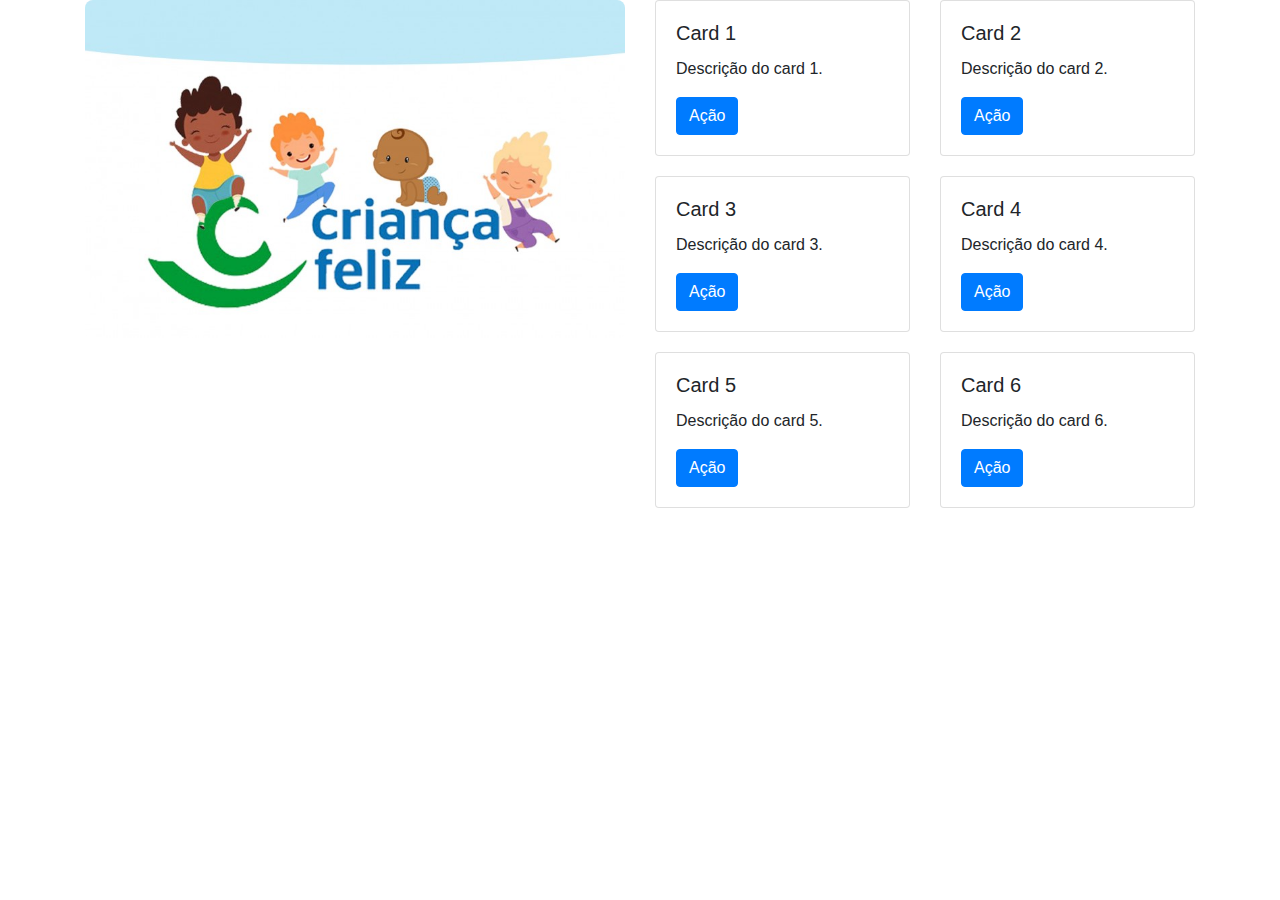
==== teste/index.html @ 6a66c656 "add dir teste" ====
<!DOCTYPE html>
<html lang="pt-BR">
<head>
    <meta charset="UTF-8">
    <meta name="viewport" content="width=device-width, initial-scale=1.0">
    <link href="https://stackpath.bootstrapcdn.com/bootstrap/4.5.2/css/bootstrap.min.css" rel="stylesheet">
    <title>Cards com Imagem Grande</title>
    <style>
        .custom-img {
            width: 100%; /* A imagem ocupa 100% da largura da coluna */
            height: auto; /* Mantém a proporção da imagem */
            border-radius: 8px; /* Arredonda as bordas da imagem */
        }
        
        .custom-card {
            margin-bottom: 20px; /* Espaçamento entre os cards */
        }
    </style>
</head>
<body>
    <div class="container">
        <div class="row">
            <div class="col-md-6"> <!-- Ajustado para ocupar 50% -->
                <img src="criança feliz.jpg" alt="Imagem Grande" class="custom-img">
            </div>
            <div class="col-md-6"> <!-- O restante da largura -->
                <div class="row">
                    <div class="col-md-6">
                        <div class="card custom-card">
                            <div class="card-body">
                                <h5 class="card-title">Card 1</h5>
                                <p class="card-text">Descrição do card 1.</p>
                                <a href="#" class="btn btn-primary">Ação</a>
                            </div>
                        </div>
                    </div>
                    <div class="col-md-6">
                        <div class="card custom-card">
                            <div class="card-body">
                                <h5 class="card-title">Card 2</h5>
                                <p class="card-text">Descrição do card 2.</p>
                                <a href="#" class="btn btn-primary">Ação</a>
                            </div>
                        </div>
                    </div>
                    <div class="col-md-6">
                        <div class="card custom-card">
                            <div class="card-body">
                                <h5 class="card-title">Card 3</h5>
                                <p class="card-text">Descrição do card 3.</p>
                                <a href="#" class="btn btn-primary">Ação</a>
                            </div>
                        </div>
                    </div>
                    <div class="col-md-6">
                        <div class="card custom-card">
                            <div class="card-body">
                                <h5 class="card-title">Card 4</h5>
                                <p class="card-text">Descrição do card 4.</p>
                                <a href="#" class="btn btn-primary">Ação</a>
                            </div>
                        </div>
                    </div>
                    <div class="col-md-6">
                        <div class="card custom-card">
                            <div class="card-body">
                                <h5 class="card-title">Card 5</h5>
                                <p class="card-text">Descrição do card 5.</p>
                                <a href="#" class="btn btn-primary">Ação</a>
                            </div>
                        </div>
                    </div>
                    <div class="col-md-6">
                        <div class="card custom-card">
                            <div class="card-body">
                                <h5 class="card-title">Card 6</h5>
                                <p class="card-text">Descrição do card 6.</p>
                                <a href="#" class="btn btn-primary">Ação</a>
                            </div>
                        </div>
                    </div>
                </div>
            </div>
        </div>
    </div>

    <script src="https://code.jquery.com/jquery-3.5.1.slim.min.js"></script>
    <script src="https://cdn.jsdelivr.net/npm/@popperjs/core@2.9.3/dist/umd/popper.min.js"></script>
    <script src="https://stackpath.bootstrapcdn.com/bootstrap/4.5.2/js/bootstrap.min.js"></script>
</body>
</html>
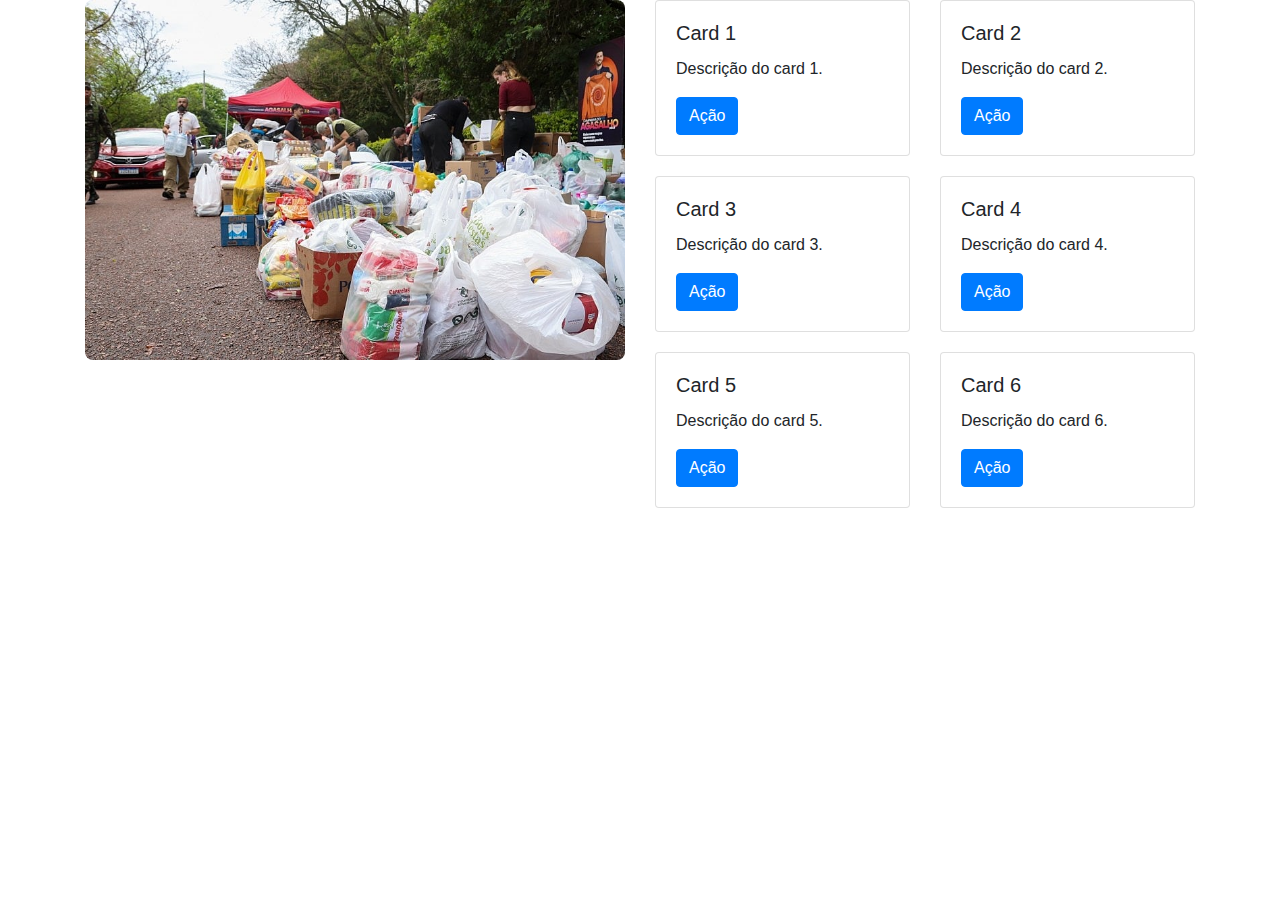
==== commit 79c7b7ef: "add adjust in cards home" ====
--- a/teste/index.html
+++ b/teste/index.html
@@ -21,7 +21,7 @@
     <div class="container">
         <div class="row">
             <div class="col-md-6"> <!-- Ajustado para ocupar 50% -->
-                <img src="criança feliz.jpg" alt="Imagem Grande" class="custom-img">
+                <img src="image_processing20230908-29939-1sz4mb3.jpeg" alt="Imagem Grande" class="custom-img">
             </div>
             <div class="col-md-6"> <!-- O restante da largura -->
                 <div class="row">
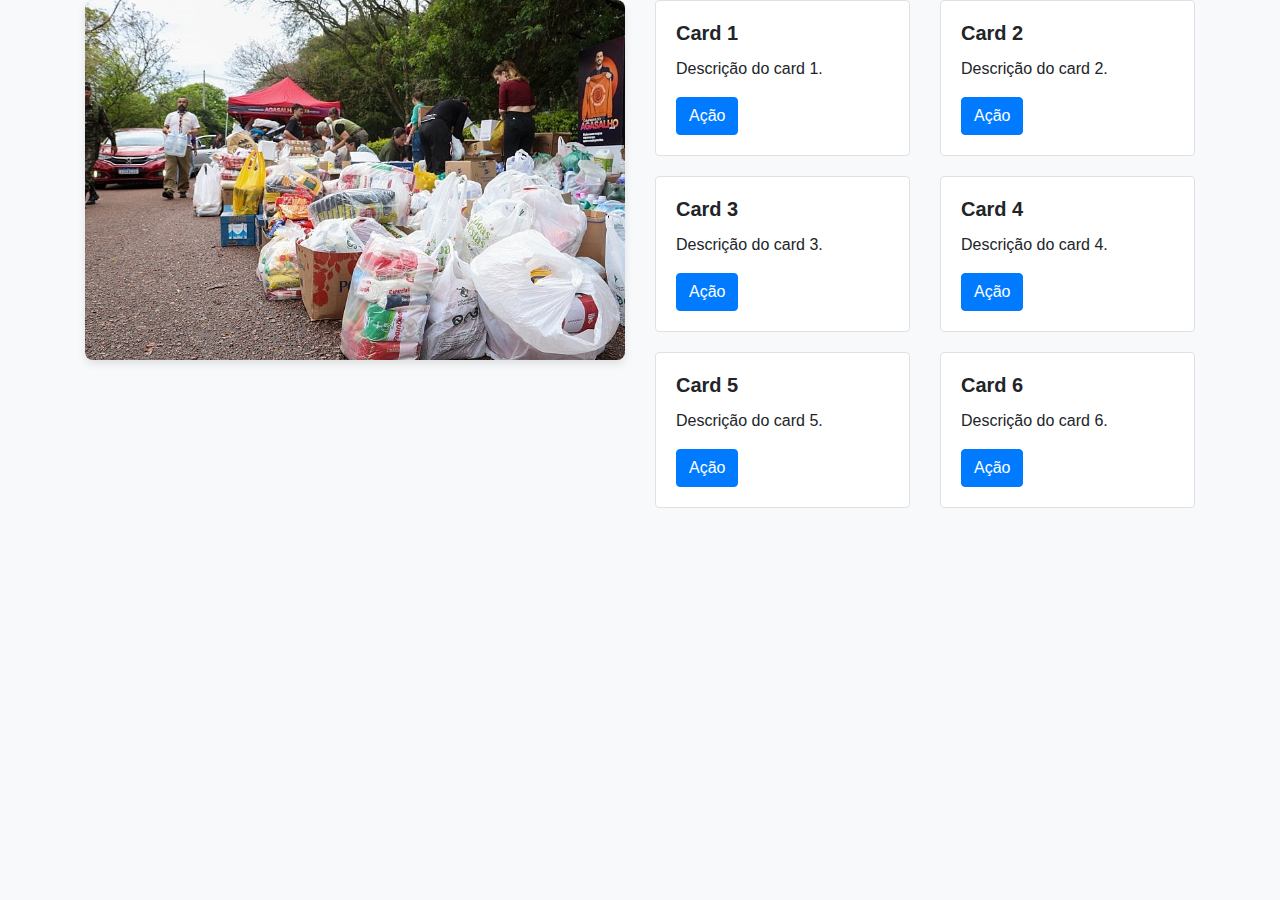
==== commit a6ffec5c: "add changes in index" ====
--- a/teste/index.html
+++ b/teste/index.html
@@ -1,91 +1,126 @@
 <!DOCTYPE html>
 <html lang="pt-BR">
-<head>
-    <meta charset="UTF-8">
-    <meta name="viewport" content="width=device-width, initial-scale=1.0">
-    <link href="https://stackpath.bootstrapcdn.com/bootstrap/4.5.2/css/bootstrap.min.css" rel="stylesheet">
+  <head>
+    <meta charset="UTF-8" />
+    <meta name="viewport" content="width=device-width, initial-scale=1.0" />
+    <link
+      href="https://stackpath.bootstrapcdn.com/bootstrap/4.5.2/css/bootstrap.min.css"
+      rel="stylesheet"
+    />
     <title>Cards com Imagem Grande</title>
     <style>
-        .custom-img {
-            width: 100%; /* A imagem ocupa 100% da largura da coluna */
-            height: auto; /* Mantém a proporção da imagem */
-            border-radius: 8px; /* Arredonda as bordas da imagem */
-        }
-        
-        .custom-card {
-            margin-bottom: 20px; /* Espaçamento entre os cards */
-        }
+      body {
+        background-color: #f8f9fa; /* Cor de fundo suave */
+      }
+
+      .custom-img {
+        width: 100%; /* A imagem ocupa 100% da largura da coluna */
+        height: auto; /* Mantém a proporção da imagem */
+        border-radius: 8px; /* Arredonda as bordas da imagem */
+        box-shadow: 0 4px 8px rgba(0, 0, 0, 0.1); /* Sombra sutil para a imagem */
+      }
+
+      .custom-card {
+        margin-bottom: 20px; /* Espaçamento entre os cards */
+        transition: transform 0.2s; /* Efeito de transição ao passar o mouse */
+        border: 1px solid #dee2e6; /* Borda leve nos cards */
+      }
+
+      .custom-card:hover {
+        transform: translateY(-5px); /* Eleva o card ao passar o mouse */
+        box-shadow: 0 4px 16px rgba(0, 0, 0, 0.2); /* Sombra mais intensa ao passar o mouse */
+      }
+
+      .card-title {
+        font-weight: bold; /* Destaca o título do card */
+      }
+
+      .btn-primary {
+        background-color: #007bff; /* Cor de fundo personalizada */
+        border-color: #007bff; /* Borda personalizada */
+      }
+
+      .btn-primary:hover {
+        background-color: #0056b3; /* Cor ao passar o mouse */
+        border-color: #0056b3; /* Borda ao passar o mouse */
+      }
     </style>
-</head>
-<body>
+  </head>
+  <body>
     <div class="container">
-        <div class="row">
-            <div class="col-md-6"> <!-- Ajustado para ocupar 50% -->
-                <img src="image_processing20230908-29939-1sz4mb3.jpeg" alt="Imagem Grande" class="custom-img">
+      <div class="row">
+        <div class="col-md-6">
+          <!-- Ajustado para ocupar 50% -->
+          <img
+            src="image_processing20230908-29939-1sz4mb3.jpeg"
+            alt="Imagem Grande"
+            class="custom-img"
+          />
+        </div>
+        <div class="col-md-6">
+          <!-- O restante da largura -->
+          <div class="row">
+            <div class="col-md-6">
+              <div class="card custom-card">
+                <div class="card-body">
+                  <h5 class="card-title">Card 1</h5>
+                  <p class="card-text">Descrição do card 1.</p>
+                  <a href="#" class="btn btn-primary">Ação</a>
+                </div>
+              </div>
             </div>
-            <div class="col-md-6"> <!-- O restante da largura -->
-                <div class="row">
-                    <div class="col-md-6">
-                        <div class="card custom-card">
-                            <div class="card-body">
-                                <h5 class="card-title">Card 1</h5>
-                                <p class="card-text">Descrição do card 1.</p>
-                                <a href="#" class="btn btn-primary">Ação</a>
-                            </div>
-                        </div>
-                    </div>
-                    <div class="col-md-6">
-                        <div class="card custom-card">
-                            <div class="card-body">
-                                <h5 class="card-title">Card 2</h5>
-                                <p class="card-text">Descrição do card 2.</p>
-                                <a href="#" class="btn btn-primary">Ação</a>
-                            </div>
-                        </div>
-                    </div>
-                    <div class="col-md-6">
-                        <div class="card custom-card">
-                            <div class="card-body">
-                                <h5 class="card-title">Card 3</h5>
-                                <p class="card-text">Descrição do card 3.</p>
-                                <a href="#" class="btn btn-primary">Ação</a>
-                            </div>
-                        </div>
-                    </div>
-                    <div class="col-md-6">
-                        <div class="card custom-card">
-                            <div class="card-body">
-                                <h5 class="card-title">Card 4</h5>
-                                <p class="card-text">Descrição do card 4.</p>
-                                <a href="#" class="btn btn-primary">Ação</a>
-                            </div>
-                        </div>
-                    </div>
-                    <div class="col-md-6">
-                        <div class="card custom-card">
-                            <div class="card-body">
-                                <h5 class="card-title">Card 5</h5>
-                                <p class="card-text">Descrição do card 5.</p>
-                                <a href="#" class="btn btn-primary">Ação</a>
-                            </div>
-                        </div>
-                    </div>
-                    <div class="col-md-6">
-                        <div class="card custom-card">
-                            <div class="card-body">
-                                <h5 class="card-title">Card 6</h5>
-                                <p class="card-text">Descrição do card 6.</p>
-                                <a href="#" class="btn btn-primary">Ação</a>
-                            </div>
-                        </div>
-                    </div>
+            <div class="col-md-6">
+              <div class="card custom-card">
+                <div class="card-body">
+                  <h5 class="card-title">Card 2</h5>
+                  <p class="card-text">Descrição do card 2.</p>
+                  <a href="#" class="btn btn-primary">Ação</a>
                 </div>
+              </div>
             </div>
+            <div class="col-md-6">
+              <div class="card custom-card">
+                <div class="card-body">
+                  <h5 class="card-title">Card 3</h5>
+                  <p class="card-text">Descrição do card 3.</p>
+                  <a href="#" class="btn btn-primary">Ação</a>
+                </div>
+              </div>
+            </div>
+            <div class="col-md-6">
+              <div class="card custom-card">
+                <div class="card-body">
+                  <h5 class="card-title">Card 4</h5>
+                  <p class="card-text">Descrição do card 4.</p>
+                  <a href="#" class="btn btn-primary">Ação</a>
+                </div>
+              </div>
+            </div>
+            <div class="col-md-6">
+              <div class="card custom-card">
+                <div class="card-body">
+                  <h5 class="card-title">Card 5</h5>
+                  <p class="card-text">Descrição do card 5.</p>
+                  <a href="#" class="btn btn-primary">Ação</a>
+                </div>
+              </div>
+            </div>
+            <div class="col-md-6">
+              <div class="card custom-card">
+                <div class="card-body">
+                  <h5 class="card-title">Card 6</h5>
+                  <p class="card-text">Descrição do card 6.</p>
+                  <a href="#" class="btn btn-primary">Ação</a>
+                </div>
+              </div>
+            </div>
+          </div>
         </div>
+      </div>
     </div>
 
     <script src="https://code.jquery.com/jquery-3.5.1.slim.min.js"></script>
     <script src="https://cdn.jsdelivr.net/npm/@popperjs/core@2.9.3/dist/umd/popper.min.js"></script>
     <script src="https://stackpath.bootstrapcdn.com/bootstrap/4.5.2/js/bootstrap.min.js"></script>
-</body>
+  </body>
 </html>
